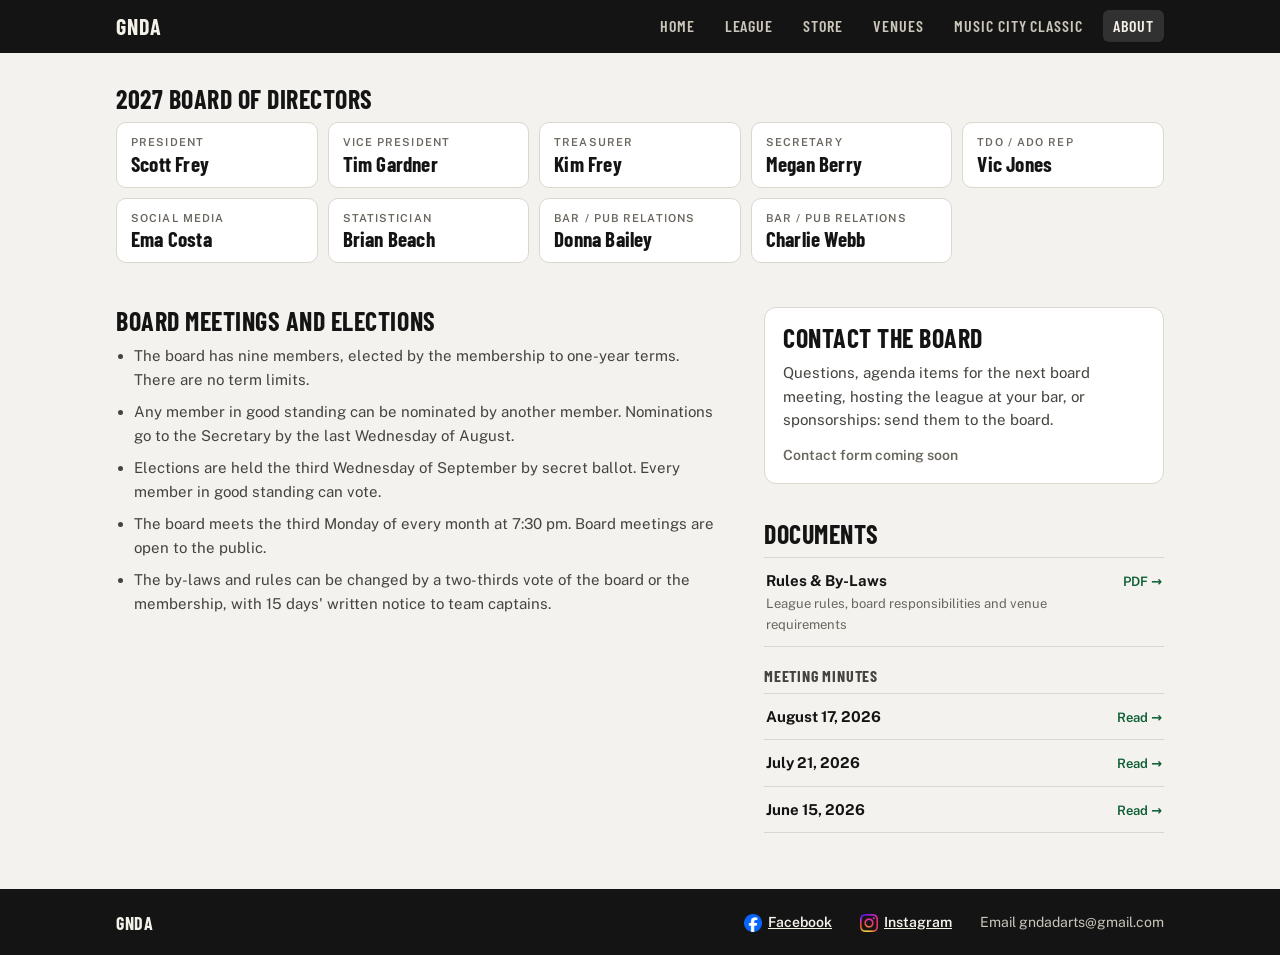
==== about/index.html @ 29b76f10 "Initial site: GNDA website rebuild Co-Authored-By: Claude Opus 5.5 <noreply@anthropic.com> Claude-Se" ====
<!doctype html>
<html lang="en">
<head>
<meta charset="utf-8">
<meta name="viewport" content="width=device-width, initial-scale=1, viewport-fit=cover">
<meta name="robots" content="noindex, nofollow">
<title>About · GNDA</title>
<meta name="claude:viewport-fit-sides" content="cover">
<link rel="icon" type="image/png" href="../assets/favicon.png">
<meta name="description" content="The GNDA board of directors, board meetings and elections, the Rules & By-Laws, meeting minutes, and how to contact the board.">
<link rel="preconnect" href="https://fonts.googleapis.com">
<link rel="preconnect" href="https://fonts.gstatic.com" crossorigin>
<link rel="stylesheet" href="https://fonts.googleapis.com/css2?family=Barlow+Condensed:wght@500;600;700&family=Public+Sans:wght@400;500;600;700&display=swap">
<link rel="stylesheet" href="../assets/site.css">
<link rel="stylesheet" href="../assets/pages.css">
<style>
/* About layout: board of directors as a card grid; below it, meetings & elections (wide) beside
   documents, minutes and contact (narrow). One column on phones. */
.sr{position:absolute;width:1px;height:1px;overflow:hidden;clip:rect(0 0 0 0);white-space:nowrap}
main .wrap{padding-block:32px 56px}

.board{list-style:none;margin:0;padding:0;display:grid;grid-template-columns:repeat(auto-fill,minmax(200px,1fr));gap:10px}
.person{background:var(--surface);border:1px solid var(--rule);border-radius:10px;padding:12px 14px;display:flex;flex-direction:column;gap:2px;min-width:0}
.person .role{font:600 11px/1.3 var(--body);letter-spacing:.1em;text-transform:uppercase;color:var(--muted)}
.person b{font:700 21px/1.1 var(--display);letter-spacing:.01em}

.cols{display:grid;grid-template-columns:minmax(0,1.5fr) minmax(0,1fr);gap:40px 48px;align-items:start;margin-top:44px}
.gov{margin:0;padding-left:18px;color:var(--ink2);line-height:1.6;max-width:68ch}
.gov li+li{margin-top:8px}
.side{display:grid;gap:36px;min-width:0}

.list{list-style:none;margin:0;padding:0;border-top:1px solid var(--rule)}
.list li{border-bottom:1px solid var(--rule)}
.list a{display:flex;align-items:baseline;justify-content:space-between;gap:12px;padding:11px 2px;text-decoration:none;color:var(--ink)}
.list a:hover b{text-decoration:underline;text-decoration-color:var(--rule);text-underline-offset:3px}
.list b{font-weight:700;font-size:15px}
.list small{display:block;font-size:13px;color:var(--muted);font-weight:400;margin-top:2px}
.go{font-size:13px;font-weight:600;color:var(--link);white-space:nowrap}
h3.minor{margin:20px 0 8px;font-size:16px}

.contact{background:var(--surface);border:1px solid var(--rule);border-radius:12px;padding:16px 18px;scroll-margin-top:90px}
.contact p{margin:0 0 12px;color:var(--ink2);font-size:15px}
.btn.primary{background:var(--green);color:var(--surface);border:1px solid var(--green)}
.soon{display:inline-block;font-weight:600;font-size:14px;color:var(--muted)}

@media (max-width:820px){ .cols{grid-template-columns:minmax(0,1fr);gap:36px} }
</style>
</head>
<body>
<script src="../assets/site.js" data-root="../" data-page="about"></script>
<h1 class="sr">About the GNDA board</h1>

<main>
  <div class="wrap">
    <section aria-labelledby="board-h">
      <h2 id="board-h"></h2>
      <ul class="board" id="board"></ul>
    </section>

    <div class="cols">
      <section aria-labelledby="gov-h">
        <h2 id="gov-h">Board meetings and elections</h2>
        <ul class="gov" id="gov"></ul>
      </section>

      <div class="side">
        <section class="contact" id="contact" aria-labelledby="contact-h">
          <h2 id="contact-h">Contact the board</h2>
          <p id="contact-text"></p>
          <div id="contact-action"></div>
        </section>

        <section aria-labelledby="docs-h">
          <h2 id="docs-h">Documents</h2>
          <ul class="list" id="docs"></ul>
          <h3 class="minor">Meeting minutes</h3>
          <ul class="list" id="mins"></ul>
        </section>
      </div>
    </div>
  </div>
</main>

<script src="../data/about.js"></script>
<script>
(function(){
  var A = window.GNDA_ABOUT || {};
  var MON = ["January","February","March","April","May","June","July","August","September","October","November","December"];
  function esc(s){return String(s==null?"":s).replace(/[&<>"']/g,function(c){return {"&":"&amp;","<":"&lt;",">":"&gt;",'"':"&quot;","'":"&#39;"}[c]})}
  function $(id){return document.getElementById(id)}
  function link(l){l=String(l||""); return /^https?:\/\//i.test(l) ? l : (l ? "../"+l : "")}
  function longDate(s){var m=/^(\d{4})-(\d{2})-(\d{2})$/.exec(s||"");return m?MON[+m[2]-1]+" "+(+m[3])+", "+m[1]:esc(s)}
  function isPdf(l){return /\.pdf($|\?)/i.test(l||"")}

  $("board-h").textContent = A.boardTitle || "Board of Directors";
  $("board").innerHTML = (A.board||[]).map(function(p){
    return '<li class="person"><span class="role">'+esc(p.role)+'</span><b>'+esc(p.name)+'</b></li>';
  }).join("") || '<li><p class="empty">Board list coming soon.</p></li>';

  $("gov").innerHTML = (A.governance||[]).map(function(g){return "<li>"+esc(g)+"</li>"}).join("");

  var c = A.contact || {};
  $("contact-text").textContent = c.text || "";
  $("contact-action").innerHTML = c.link
    ? '<a class="btn primary" href="'+esc(link(c.link))+'" rel="noopener">'+esc(c.linkText||"Contact the board")+'</a>'
    : '<span class="soon">Contact form coming soon</span>';

  $("docs").innerHTML = (A.documents||[]).map(function(d){
    return '<li><a href="'+esc(link(d.link))+'" rel="noopener"><span><b>'+esc(d.title)+'</b>'+(d.note?'<small>'+esc(d.note)+'</small>':'')+'</span>'+
      '<span class="go">'+(isPdf(d.link)?"PDF":"Open")+' →</span></a></li>';
  }).join("") || '<li><p class="empty">Documents coming soon.</p></li>';

  $("mins").innerHTML = (A.minutes||[]).slice().sort(function(a,b){return String(b.date).localeCompare(String(a.date))}).map(function(m){
    return '<li><a href="'+esc(link(m.link))+'" rel="noopener"><b>'+longDate(m.date)+'</b><span class="go">Read →</span></a></li>';
  }).join("") || '<li><p class="empty">No minutes posted yet.</p></li>';
})();
</script>
</body>
</html>
---- assets/site.css ----
/* GNDA site chrome, loaded by every page (including Stats): colors, fonts, header, menu, footer.
   Palette and type match the league stats page so the whole site reads as one.
   Shared styles for the content pages are in pages.css; each page keeps its own layout in its <style> block. */
:root{
  /* Option C "Board black": black header and footer, warm light page, dartboard green and red */
  --ground:#F3F2EE; --surface:#FFFFFF; --sunk:#E9E7E1; --ink:#141414; --ink2:#45433F; --muted:#6A675F;
  --rule:#DAD7CF; --green:#0B7340; --green-soft:#D9EFE1; --red:#B81C29; --red-soft:#F8DADB; --focus:#1B5FD0;
  --link:#0B5D33;                                   /* hyperlinks: deep green */
  --chart:#0B7340; --chart-fill:rgba(11,115,64,.12); --grid:#E6E4DE;
  --head:#141414; --head-ink:#F4F1E8; --head-ink2:#CBC6BA; --head-line:#3A3936; --head-edge:#141414; --head-shade:rgba(255,255,255,.12);
  --seg-green:#0E7F43; --seg-red:#C81F2D; --on-seg:#FFFFFF;
  --display:"Barlow Condensed","Arial Narrow",Arial,sans-serif;
  --body:"Public Sans",system-ui,-apple-system,"Segoe UI",sans-serif;
  color-scheme:light;   /* light only: no dark mode */
}
*{box-sizing:border-box}
html{-webkit-text-size-adjust:100%}
body{margin:0;background:var(--ground);color:var(--ink);font:15px/1.55 var(--body);min-height:100vh;display:flex;flex-direction:column}
main{flex:1}
:focus-visible{outline:2px solid var(--focus);outline-offset:2px;border-radius:4px}
.wrap{max-width:1080px;margin:0 auto;width:100%;padding-left:max(16px,env(safe-area-inset-left,0px));padding-right:max(16px,env(safe-area-inset-right,0px))}

/* Header */
body::before{content:"";position:fixed;inset:0 0 auto;height:env(safe-area-inset-top,0px);z-index:10;background:var(--head)}
.top{position:sticky;top:env(safe-area-inset-top,0px);z-index:5;background:var(--head);border-bottom:1px solid var(--head-edge)}
.top .wrap{display:flex;align-items:center;gap:16px;padding-block:10px;flex-wrap:wrap}
.brand{display:flex;align-items:center;gap:10px;text-decoration:none;color:var(--head-ink);font:700 22px/1 var(--display);letter-spacing:.04em}
.nav{display:flex;gap:10px;flex-wrap:wrap;margin-left:auto}  /* room for the hover ring */
.nav a,.nav span{padding:8px 10px;border-radius:6px;font:600 16px/1 var(--display);letter-spacing:.06em;text-transform:uppercase;text-decoration:none;color:var(--head-ink2)}
/* Hover: a double bull. White text on a red pill (the double bull) inside a green block that fills
   the height of the bar (the single bull, bigger because it's easier to hit). Both are pills. */
.nav > a{position:relative;z-index:0;transition:color .15s}
.nav > a::before,.nav > a::after{content:"";position:absolute;opacity:0;transition:opacity .15s;pointer-events:none}
.nav > a::before{z-index:-2;left:-10px;right:-10px;top:-10px;bottom:-10px;border-radius:999px;background:var(--seg-green)}  /* same 10px all round, so the two pills are concentric */
.nav > a::after{z-index:-1;inset:0;border-radius:999px;background:var(--seg-red)}
.nav > a:hover,.nav > a:focus-visible{color:var(--on-seg)}
.nav > a:hover::before,.nav > a:hover::after,.nav > a:focus-visible::before,.nav > a:focus-visible::after{opacity:1}
/* Current page: shaded, no colored underline */
.nav a[aria-current="page"]{color:var(--head-ink);background:var(--head-shade)}
.nav > a[aria-current="page"]:hover{background:transparent}
.nav > span{color:var(--head-ink2);opacity:.5;cursor:default}

/* League row: a second, quieter row of links on League pages; sticks just under the menu */
.subnav{position:sticky;top:calc(env(safe-area-inset-top,0px) + var(--top-h,0px));z-index:4;background:var(--sunk);border-bottom:1px solid var(--rule)}
.subnav .wrap{display:flex;gap:4px;overflow-x:auto;scrollbar-width:none;padding-block:6px;position:relative}
.subnav .wrap::-webkit-scrollbar{display:none}
.subnav a{flex:none;padding:7px 10px;border-radius:6px;font:600 15px/1 var(--display);letter-spacing:.06em;text-transform:uppercase;text-decoration:none;color:var(--ink2);transition:background-color .15s,color .15s}
.subnav a:hover,.subnav a:focus-visible{background:var(--surface);color:var(--ink)}
.subnav a[aria-current="page"]{background:var(--surface);color:var(--ink);box-shadow:0 1px 2px rgba(0,0,0,.08)}

/* Footer */
footer{border-top:1px solid var(--head-edge);background:var(--head)}
footer .wrap{display:flex;flex-wrap:wrap;gap:12px 28px;padding-block:22px;font-size:14px;color:var(--head-ink2);align-items:center}
footer strong{font:700 18px/1 var(--display);letter-spacing:.04em;color:var(--head-ink);margin-right:auto}
footer a{color:var(--head-ink);font-weight:600}
.soc{display:inline-flex;align-items:center;gap:6px}
.soc img{display:block;flex:none}
.mail{user-select:all}

/* Menu button and the in-menu League links: phones only */
.menu-btn,.nav-sub{display:none}

@media (max-width:560px){
  /* On phones the menu scrolls away; only the League row stays pinned */
  .top{position:relative}
  .subnav{top:env(safe-area-inset-top,0px)}
}
/* Up to 800px wide the menu sits behind a Menu button, so the bar always fits on one line */
@media (max-width:800px){
  .top .wrap{gap:0 16px}
  .menu-btn{display:inline-flex;align-items:center;gap:8px;margin-left:auto;padding:9px 12px;border:1px solid var(--head-line);border-radius:6px;
    background:transparent;color:var(--head-ink);font:600 16px/1 var(--display);letter-spacing:.06em;text-transform:uppercase;cursor:pointer}
  .menu-btn:hover{background:var(--head-shade)}
  .menu-icon{position:relative;width:16px;height:12px;flex:none}
  .menu-icon i{position:absolute;left:0;width:100%;height:2px;border-radius:1px;background:currentColor;transition:transform .2s,opacity .2s}
  .menu-icon i:nth-child(1){top:0} .menu-icon i:nth-child(2){top:5px} .menu-icon i:nth-child(3){top:10px}
  /* Open: icon becomes an X */
  .menu-open .menu-icon i:nth-child(1){transform:translateY(5px) rotate(45deg)}
  .menu-open .menu-icon i:nth-child(2){opacity:0}
  .menu-open .menu-icon i:nth-child(3){transform:translateY(-5px) rotate(-45deg)}
  /* The menu drops down as a list under the header row, pushing the page down */
  .nav{display:none;margin-left:0;width:100%;flex-direction:column;gap:0;padding:8px 0 4px}
  .menu-open .nav{display:flex}
  .nav a,.nav span{padding:14px 12px;font-size:18px;border-top:1px solid var(--head-line);border-radius:0}
  .nav a[aria-current="page"]{background:var(--head-shade)}
  /* In the drop-down list, hover is a plain shade (no double bull) */
  .nav > a::before,.nav > a::after{display:none}
  .nav a:hover{background:var(--head-shade)}
  /* League links, indented under League */
  .nav-sub{display:flex;flex-direction:column;padding:0 0 6px 24px}
  .nav .nav-sub a{padding:10px 12px;font-size:16px;border-top:0;color:var(--head-ink2);opacity:.85}
  .nav .nav-sub a[aria-current="page"]{color:var(--head-ink);opacity:1;background:var(--head-shade)}
}
@media (prefers-reduced-motion:reduce){*{transition:none!important}}
---- assets/pages.css ----
/* Shared styles for the content pages (Home, Venues, Music City Classic, and pages to come).
   The Stats page has its own styles and does not load this file. */
a{color:var(--link)}
.eyebrow{font:700 12px/1 var(--body);letter-spacing:.14em;text-transform:uppercase;color:var(--ink);margin:0}
.page-title{font:700 clamp(40px,7vw,60px)/.95 var(--display);text-transform:uppercase;letter-spacing:.01em;margin:8px 0 0;text-wrap:balance}
section{min-width:0}
h2{font:700 26px/1.05 var(--display);text-transform:uppercase;letter-spacing:.02em;margin:0 0 10px;text-wrap:balance}
h3{font:700 19px/1.15 var(--display);text-transform:uppercase;letter-spacing:.05em;margin:28px 0 10px;color:var(--ink2);text-wrap:balance}
.lede{color:var(--ink2);font-size:16px;margin:10px 0 0;max-width:60ch}
.empty{color:var(--muted);font-size:14px;padding:12px 0;margin:0}
.btn{display:inline-flex;align-items:center;gap:8px;padding:11px 18px;border-radius:8px;font:700 17px/1 var(--display);letter-spacing:.06em;text-transform:uppercase;text-decoration:none}
.btn.ghost{border:1px solid var(--rule);color:var(--ink);background:var(--surface)}
.btn:hover{filter:brightness(1.06)}
.social{display:block;flex:none}
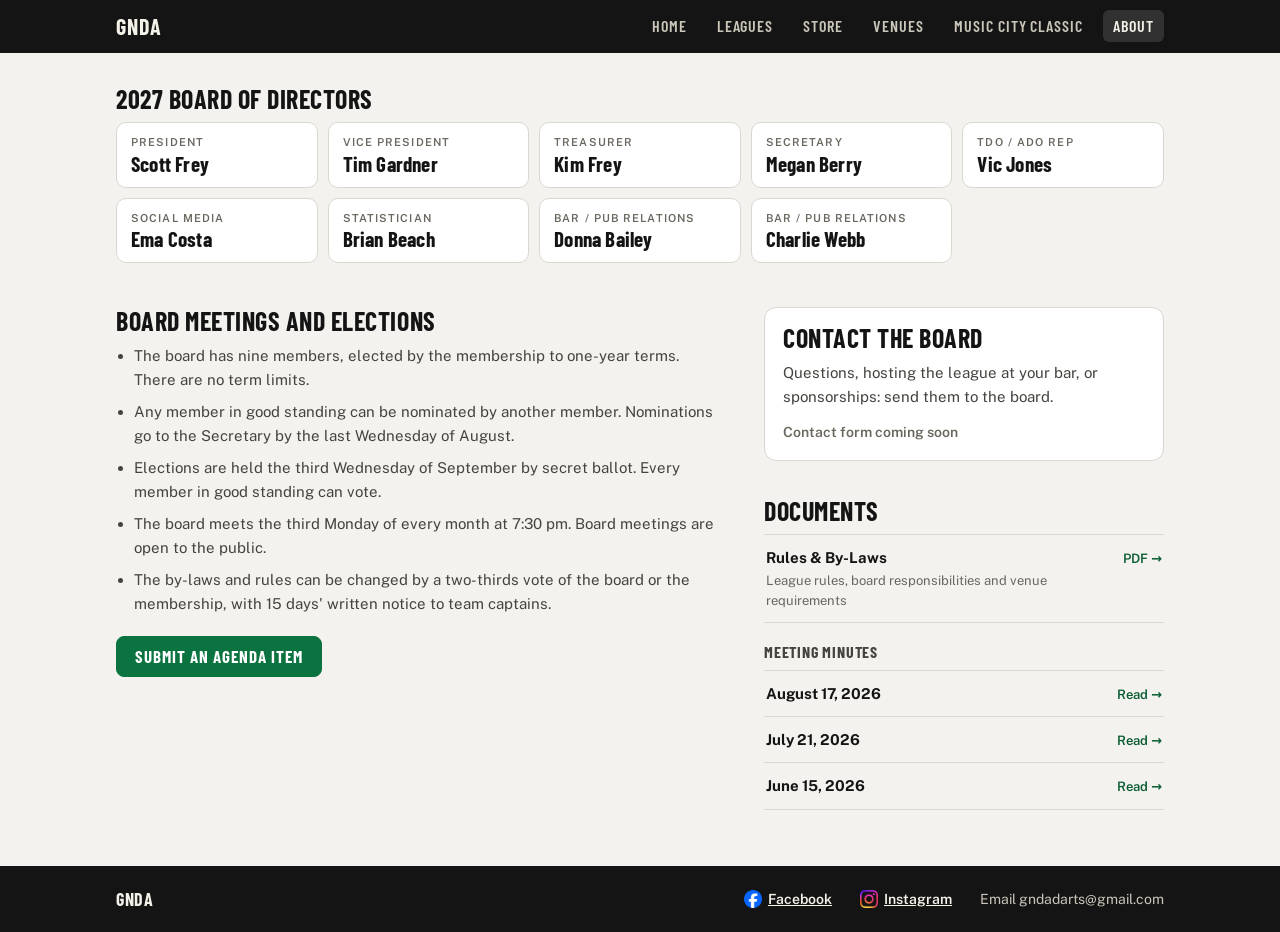
==== commit f3213286: "Submit an agenda item page (about/agenda/), shared forms endpoint setting - about/agenda/: name, ema" ====
--- a/about/index.html
+++ b/about/index.html
@@ -27,6 +27,8 @@
 .cols{display:grid;grid-template-columns:minmax(0,1.5fr) minmax(0,1fr);gap:40px 48px;align-items:start;margin-top:44px}
 .gov{margin:0;padding-left:18px;color:var(--ink2);line-height:1.6;max-width:68ch}
 .gov li+li{margin-top:8px}
+.agenda{margin:20px 0 0}
+.agenda:empty{display:none}
 .side{display:grid;gap:36px;min-width:0}
 
 .list{list-style:none;margin:0;padding:0;border-top:1px solid var(--rule)}
@@ -61,6 +63,7 @@
       <section aria-labelledby="gov-h">
         <h2 id="gov-h">Board meetings and elections</h2>
         <ul class="gov" id="gov"></ul>
+        <p class="agenda" id="agenda"></p>
       </section>
 
       <div class="side">
@@ -82,6 +85,7 @@
 </main>
 
 <script src="../data/about.js"></script>
+<script src="../data/sheet.js"></script>
 <script>
 (function(){
   var A = window.GNDA_ABOUT || {};
@@ -98,6 +102,8 @@
   }).join("") || '<li><p class="empty">Board list coming soon.</p></li>';
 
   $("gov").innerHTML = (A.governance||[]).map(function(g){return "<li>"+esc(g)+"</li>"}).join("");
+
+  if (A.agenda && A.agenda.link) $("agenda").innerHTML = '<a class="btn primary" href="'+esc(link(A.agenda.link))+'">'+esc(A.agenda.linkText||"Submit an agenda item")+'</a>';
 
   var c = A.contact || {};
   $("contact-text").textContent = c.text || "";
--- a/assets/site.css
+++ b/assets/site.css
@@ -47,6 +47,13 @@
 .subnav a{flex:none;padding:7px 10px;border-radius:6px;font:600 15px/1 var(--display);letter-spacing:.06em;text-transform:uppercase;text-decoration:none;color:var(--ink2);transition:background-color .15s,color .15s}
 .subnav a:hover,.subnav a:focus-visible{background:var(--surface);color:var(--ink)}
 .subnav a[aria-current="page"]{background:var(--surface);color:var(--ink);box-shadow:0 1px 2px rgba(0,0,0,.08)}
+/* Team | Singles switch, then that league's pages */
+.subnav .switch{flex:none;display:inline-flex;gap:2px;padding:3px;margin:0 10px 0 0;border-radius:9px;background:#D9D6CE}
+.subnav .switch a{padding:6px 12px;border-radius:6px}
+.subnav .switch a:hover{background:rgba(255,255,255,.6)}
+.subnav .switch a[aria-current="page"]{background:var(--ink);color:var(--surface);box-shadow:none}
+.subnav .pages{flex:none;display:flex;gap:4px}
+.subnav .pages[hidden]{display:none}
 
 /* Footer */
 footer{border-top:1px solid var(--head-edge);background:var(--head)}
@@ -61,13 +68,14 @@
 .menu-btn,.nav-sub{display:none}
 
 @media (max-width:560px){
-  /* On phones the menu scrolls away; only the League row stays pinned */
+  /* On phones the menu scrolls away */
   .top{position:relative}
-  .subnav{top:env(safe-area-inset-top,0px)}
 }
 /* Up to 800px wide the menu sits behind a Menu button, so the bar always fits on one line */
 @media (max-width:800px){
   .top .wrap{gap:0 16px}
+  /* No League row: the League links are in the Menu list instead */
+  .subnav{display:none}
   .menu-btn{display:inline-flex;align-items:center;gap:8px;margin-left:auto;padding:9px 12px;border:1px solid var(--head-line);border-radius:6px;
     background:transparent;color:var(--head-ink);font:600 16px/1 var(--display);letter-spacing:.06em;text-transform:uppercase;cursor:pointer}
   .menu-btn:hover{background:var(--head-shade)}
@@ -90,5 +98,6 @@
   .nav-sub{display:flex;flex-direction:column;padding:0 0 6px 24px}
   .nav .nav-sub a{padding:10px 12px;font-size:16px;border-top:0;color:var(--head-ink2);opacity:.85}
   .nav .nav-sub a[aria-current="page"]{color:var(--head-ink);opacity:1;background:var(--head-shade)}
+  .nav-sub2{display:flex;flex-direction:column;padding-left:20px}
 }
 @media (prefers-reduced-motion:reduce){*{transition:none!important}}
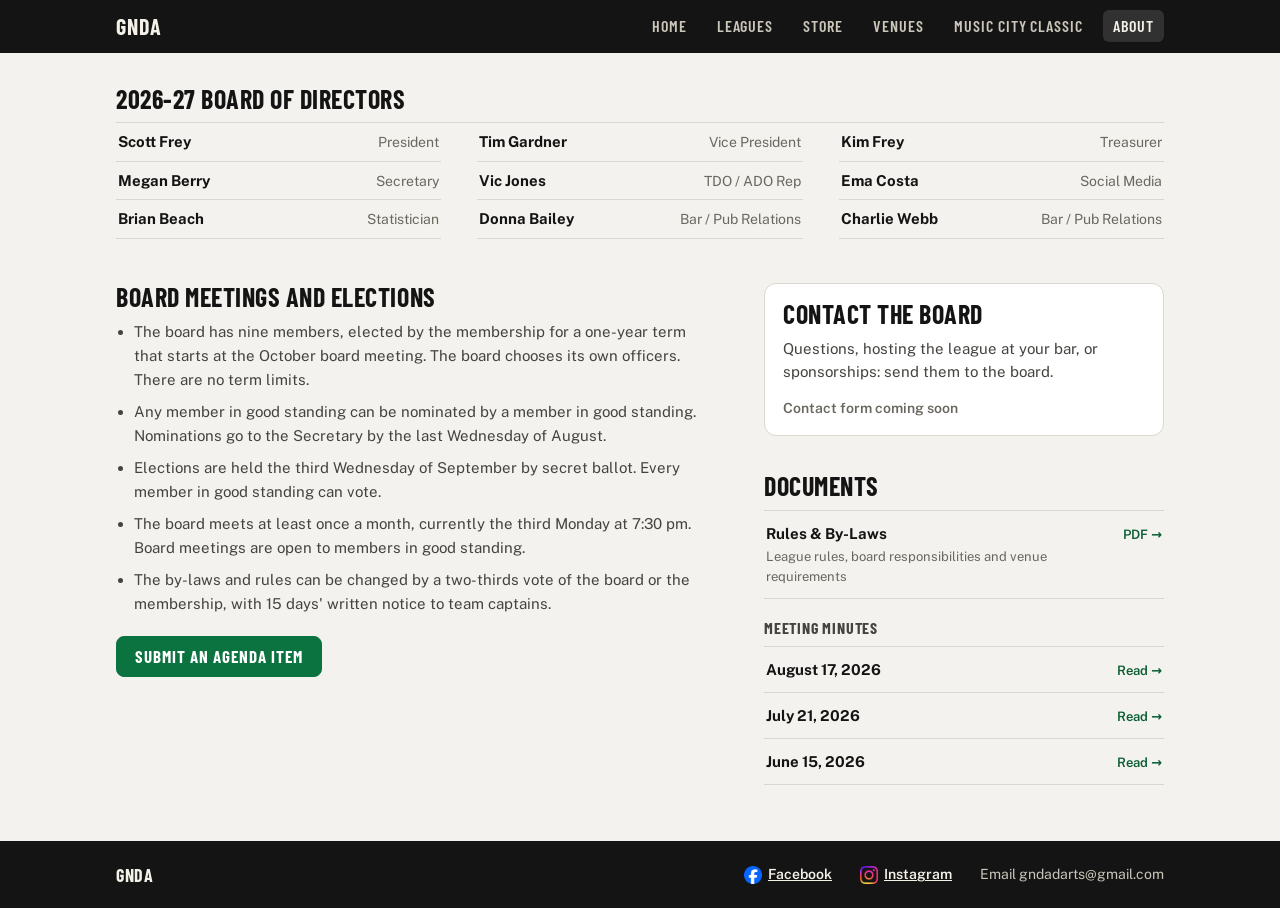
==== commit 8d095016: "About: compact board list; meetings and elections bullets checked against the by-laws Board shown as" ====
--- a/about/index.html
+++ b/about/index.html
@@ -14,15 +14,16 @@
 <link rel="stylesheet" href="../assets/site.css">
 <link rel="stylesheet" href="../assets/pages.css">
 <style>
-/* About layout: board of directors as a card grid; below it, meetings & elections (wide) beside
+/* About layout: board of directors as a compact name/role list (three columns); below it, meetings & elections (wide) beside
    documents, minutes and contact (narrow). One column on phones. */
 .sr{position:absolute;width:1px;height:1px;overflow:hidden;clip:rect(0 0 0 0);white-space:nowrap}
 main .wrap{padding-block:32px 56px}
 
-.board{list-style:none;margin:0;padding:0;display:grid;grid-template-columns:repeat(auto-fill,minmax(200px,1fr));gap:10px}
-.person{background:var(--surface);border:1px solid var(--rule);border-radius:10px;padding:12px 14px;display:flex;flex-direction:column;gap:2px;min-width:0}
-.person .role{font:600 11px/1.3 var(--body);letter-spacing:.1em;text-transform:uppercase;color:var(--muted)}
-.person b{font:700 21px/1.1 var(--display);letter-spacing:.01em}
+.board{list-style:none;margin:10px 0 0;padding:0;display:grid;grid-template-columns:repeat(3,minmax(0,1fr));gap:0 36px;border-top:1px solid var(--rule)}
+.person{border-bottom:1px solid var(--rule);padding:9px 2px;display:flex;justify-content:space-between;align-items:baseline;gap:12px;min-width:0}
+.person b{font:700 15px/1.3 var(--body)}
+.person .role{font-size:14px;line-height:1.3;color:var(--muted);text-align:right}
+@media (max-width:820px){ .board{grid-template-columns:minmax(0,1fr)} }
 
 .cols{display:grid;grid-template-columns:minmax(0,1.5fr) minmax(0,1fr);gap:40px 48px;align-items:start;margin-top:44px}
 .gov{margin:0;padding-left:18px;color:var(--ink2);line-height:1.6;max-width:68ch}
@@ -76,7 +77,7 @@
         <section aria-labelledby="docs-h">
           <h2 id="docs-h">Documents</h2>
           <ul class="list" id="docs"></ul>
-          <h3 class="minor">Meeting minutes</h3>
+          <h3 class="minor" id="minutes">Meeting minutes</h3>
           <ul class="list" id="mins"></ul>
         </section>
       </div>
@@ -98,7 +99,7 @@
 
   $("board-h").textContent = A.boardTitle || "Board of Directors";
   $("board").innerHTML = (A.board||[]).map(function(p){
-    return '<li class="person"><span class="role">'+esc(p.role)+'</span><b>'+esc(p.name)+'</b></li>';
+    return '<li class="person"><b>'+esc(p.name)+'</b><span class="role">'+esc(p.role)+'</span></li>';
   }).join("") || '<li><p class="empty">Board list coming soon.</p></li>';
 
   $("gov").innerHTML = (A.governance||[]).map(function(g){return "<li>"+esc(g)+"</li>"}).join("");
--- a/assets/site.css
+++ b/assets/site.css
@@ -47,11 +47,16 @@
 .subnav a{flex:none;padding:7px 10px;border-radius:6px;font:600 15px/1 var(--display);letter-spacing:.06em;text-transform:uppercase;text-decoration:none;color:var(--ink2);transition:background-color .15s,color .15s}
 .subnav a:hover,.subnav a:focus-visible{background:var(--surface);color:var(--ink)}
 .subnav a[aria-current="page"]{background:var(--surface);color:var(--ink);box-shadow:0 1px 2px rgba(0,0,0,.08)}
-/* Team | Singles switch, then that league's pages */
-.subnav .switch{flex:none;display:inline-flex;gap:2px;padding:3px;margin:0 10px 0 0;border-radius:9px;background:#D9D6CE}
-.subnav .switch a{padding:6px 12px;border-radius:6px}
-.subnav .switch a:hover{background:rgba(255,255,255,.6)}
-.subnav .switch a[aria-current="page"]{background:var(--ink);color:var(--surface);box-shadow:none}
+/* League header on League pages: "Team league | Singles league". The current league is black; the other is grey
+   (#8A867C: 3.2:1, fine for large bold text) and switches leagues. */
+.lg-head .wrap{padding-top:26px}
+.lg-toggle{display:flex;flex-wrap:wrap;align-items:baseline;gap:0 14px;padding-bottom:8px;border-bottom:2px solid var(--ink);
+  font:700 clamp(19px,3.2vw,30px)/1.1 var(--display);letter-spacing:.02em;text-transform:uppercase}
+.lg-toggle a{white-space:nowrap;text-decoration:none;color:#8A867C;transition:color .15s}
+.lg-toggle a:hover,.lg-toggle a:focus-visible{color:var(--ink)}
+.lg-toggle a[aria-current="page"]{color:var(--ink)}
+.lg-toggle .lg-sep{color:var(--rule);font-weight:400}
+@media (max-width:560px){ .lg-head .wrap{padding-top:20px} .lg-toggle{gap:0 8px} }
 .subnav .pages{flex:none;display:flex;gap:4px}
 .subnav .pages[hidden]{display:none}
 
